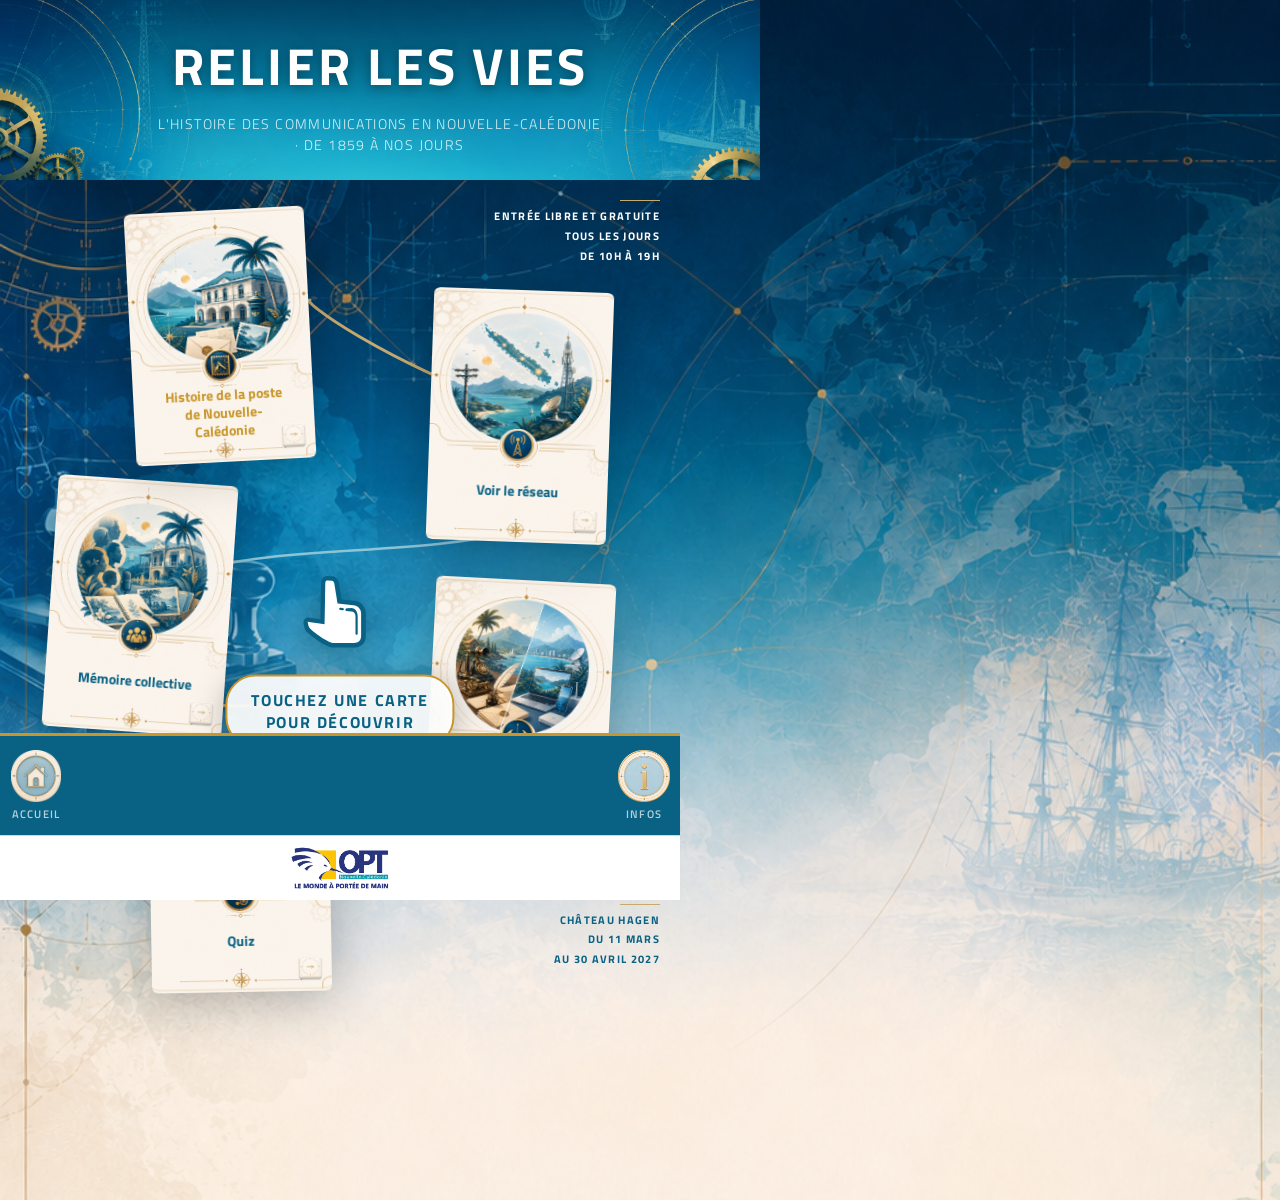
==== index.html @ 0112de51 "first commit" ====
<!DOCTYPE html>
<html lang="fr">
<head>
  <meta charset="UTF-8">
  <meta name="viewport" content="width=680, initial-scale=1.0, user-scalable=no">
  <title>Relier les Vies — OPT-NC</title>
  <link rel="preconnect" href="https://fonts.googleapis.com">
  <link href="https://fonts.googleapis.com/css2?family=Titillium+Web:wght@200;300;400;600;700&display=swap" rel="stylesheet">
  <link rel="stylesheet" href="assets/css/style.css">
</head>
<body>

  <!-- HEADER -->
  <header>
    <h1 class="header-titre">Relier les Vies</h1>
    <p class="header-sous-titre">
      L'histoire des communications en Nouvelle-Calédonie <br> · De 1859 à nos jours
    </p>
  </header>

  <!-- SCENE — cartes -->
  <main class="scene">

     <!-- SVG liaisons — derrière les cartes -->
  <svg class="liaisons" viewBox="0 0 680 856" xmlns="http://www.w3.org/2000/svg">

    <!-- Liaison carte 1 → carte 2 -->
    <path d="M 310 120 C 300 120, 380 180, 520 230" 
          stroke="#c8a96e" stroke-width="3" fill="none" 
          stroke-linecap="round"/>

    <!-- Liaison carte 2 → carte 3 -->
    <path d="M 520 350 C 400 380, 280 360, 160 400" 
          stroke="#8ec5d6" stroke-width="2.5" fill="none" 
          stroke-linecap="round"/>

    <!-- Liaison carte 3 → carte 4 -->
    <path d="M 160 520 C 300 540, 400 500, 520 540" 
          stroke="#c8a96e" stroke-width="3" fill="none" 
          stroke-linecap="round"/>

    <!-- Liaison carte 4 → carte 5 -->
    <path d="M 540 650 C 400 700, 300 680, 230 720" 
          stroke="#8ec5d6" stroke-width="2.5" fill="none" 
          stroke-linecap="round"/>

  </svg>

  <!-- Infos exposition — haut droite -->
<div class="expo-info expo-info--haut">
  <p>Entrée libre et gratuite</p>
  <p>tous les jours</p>
  <p>de 10h à 19h</p>
</div>

<!-- Infos exposition — bas droite -->
<div class="expo-info expo-info--bas">
  <p>Château Hagen</p>
  <p>du 11 mars</p>
  <p>au 30 avril 2027</p>
</div>

    <div class="carte" id="carte-frise" data-destination="frise.html">
      <img class="carte-bg"    src="assets/cards/card-bg.png" alt="">
      <div class="carte-illu-wrap">
        <img class="carte-illu" src="assets/cards/illu-poste.png" alt="">
      </div>
      <img class="carte-timbre" src="assets/cards/icon-timbre.png" alt="">
      <p class="carte-titre">Histoire de la poste<br>de Nouvelle-Calédonie</p>
      <img class="carte-btn"   src="assets/cards/btn-fleches.png" alt="Voir plus">
    </div>

    <div class="carte" id="carte-reseau" data-destination="reseau.html">
      <img class="carte-bg"    src="assets/cards/card-bg.png" alt="">
      <div class="carte-illu-wrap">
        <img class="carte-illu" src="assets/cards/illu-reseau.png" alt="">
      </div>
      <img class="carte-timbre" src="assets/cards/icon-reseau.png" alt="">
      <p class="carte-titre">Voir le réseau</p>
      <img class="carte-btn"   src="assets/cards/btn-fleches.png" alt="Voir plus">
    </div>

    <div class="carte" id="carte-memoire" data-destination="memoire.html">
      <img class="carte-bg"    src="assets/cards/card-bg.png" alt="">
      <div class="carte-illu-wrap">
        <img class="carte-illu" src="assets/cards/illu-memoire.png" alt="">
      </div>
      <img class="carte-timbre" src="assets/cards/icon-memoire.png" alt="">
      <p class="carte-titre">Mémoire collective</p>
      <img class="carte-btn"   src="assets/cards/btn-fleches.png" alt="Voir plus">
    </div>

    <div class="carte" id="carte-avant-apres" data-destination="avant-apres.html">
      <img class="carte-bg"    src="assets/cards/card-bg.png" alt="">
      <div class="carte-illu-wrap">
        <img class="carte-illu" src="assets/cards/illu-avant-apres.png" alt="">
      </div>
      <img class="carte-timbre" src="assets/cards/icon-avant-apres.png" alt="">
      <p class="carte-titre">Avant &amp; après</p>
      <img class="carte-btn"   src="assets/cards/btn-fleches.png" alt="Voir plus">
    </div>

    <div class="carte" id="carte-quiz" data-destination="quiz.html">
      <img class="carte-bg"    src="assets/cards/card-bg.png" alt="">
      <div class="carte-illu-wrap">
        <img class="carte-illu" src="assets/cards/illu-quiz.png" alt="">
      </div>
      <img class="carte-timbre" src="assets/cards/icon-quiz.png" alt="">
      <p class="carte-titre">Quiz</p>
      <img class="carte-btn"   src="assets/cards/btn-fleches.png" alt="Voir plus">
    </div>

    <!-- Indication tactile — disparait au premier clic -->
<div class="hint-touch" id="hint-touch">
  <svg class="hint-hand" viewBox="0 0 80 80" fill="none">
    <!-- Main stylisée qui pointe -->
    <path d="M28.376 7.06201L32.623 7.23901C32.623 7.23901 34.339 7.32001 34.737 9.57301C35.135 11.826 37.717 27.449 37.717 27.449L51.526 28.988C55.596 28.988 58.582 32.273 58.582 36.324V56.503C58.582 60.554 55.908 62.583 51.84 62.583H33.578C29.508 62.583 13.209 51.267 12.209 48.28C11.848 47.2 11.617 46.562 11.47 45.791C11.209 44.428 11.209 43.772 11.209 43.772L13.525 44.158L26.209 45.883C26.209 45.883 26.797 11.31 26.797 9.22601C26.797 7.14201 28.376 7.06201 28.376 7.06201ZM28.376 3.06201C28.292 3.06201 28.208 3.06501 28.124 3.07001C25.541 3.23301 22.796 5.45301 22.796 9.24601C22.796 10.682 22.495 28.911 22.285 41.365L14.051 40.273L11.736 39.964C11.56 39.941 11.384 39.929 11.209 39.929C10.245 39.929 9.30698 40.279 8.57298 40.921C7.70598 41.681 7.20898 42.776 7.20898 43.929C7.20898 44.128 7.22498 45.204 7.54098 46.857C7.74898 47.945 8.04298 49.062 8.41598 50.175C9.21098 52.55 12.913 55.48 19.419 60.122C26.012 64.825 30.775 66.583 33.578 66.583H51.841C58.109 66.583 62.583 62.753 62.583 56.503V36.324C62.583 30.153 57.926 25.119 51.768 24.99L41.013 23.802C40.24 19.137 38.892 10.535 38.599 8.87701C37.943 5.16601 35.138 3.35601 32.773 3.24401L28.524 3.06601C28.469 3.06301 28.431 3.06201 28.376 3.06201Z" fill="#096284"/>
<path d="M54.583 55.354C54.03 55.354 53.583 54.907 53.583 54.354V38.706C53.583 36.35 52.125 34.574 49.775 34.574L45.46 34.172C44.911 34.122 44.585 33.635 44.636 33.085C44.686 32.535 45.201 31.634 45.762 31.682L50.181 31.583C50.183 31.583 50.185 31.583 50.187 31.583C53.527 31.583 55.583 35.27 55.583 38.706V54.354C55.583 54.907 55.134 55.354 54.583 55.354Z" fill="#096284"/>
<path d="M42.298 33.558C42.263 33.558 42.226 33.556 42.191 33.552L40.015 33.32C39.466 33.261 39.068 32.769 39.126 32.219C39.185 31.67 39.681 31.278 40.228 31.331L42.404 31.563C42.953 31.622 43.349 32.114 43.291 32.664C43.235 33.177 42.802 33.558 42.298 33.558Z" fill="#096284"/>
<path fill-rule="evenodd" clip-rule="evenodd" d="M32.4141 7.17676C32.4246 7.17728 34.1315 7.26489 34.5283 9.51074C34.9253 11.758 37.4947 27.3076 37.5078 27.3867L51.3174 28.9258C55.3871 28.926 58.3729 32.211 58.373 36.2617V56.4414C58.3729 60.4921 55.6987 62.5215 51.6309 62.5215H33.3691C29.2991 62.5215 13 51.2048 12 48.2178C11.639 47.1379 11.4077 46.4995 11.2607 45.7285C10.9998 44.3659 11 43.71 11 43.71L13.3164 44.0957L26 45.8213C26 45.8213 26.5879 11.2487 26.5879 9.16406C26.5879 7.08271 28.163 7.00021 28.167 7L32.4141 7.17676ZM49.9717 31.5215L45.5527 31.6201C44.9918 31.5724 44.4768 32.4735 44.4268 33.0234C44.376 33.5733 44.7021 34.0604 45.251 34.1104L49.5664 34.5117C51.916 34.5119 53.3738 36.2879 53.374 38.6436V54.292C53.374 54.845 53.821 55.292 54.374 55.292C54.925 55.292 55.374 54.845 55.374 54.292V38.6436C55.3738 35.2077 53.3174 31.5215 49.9775 31.5215H49.9717ZM40.0186 31.2686C39.4717 31.2158 38.976 31.6084 38.917 32.1572C38.8591 32.707 39.2569 33.1986 39.8057 33.2578L41.9824 33.4902C42.0172 33.4942 42.0541 33.4961 42.0889 33.4961C42.5929 33.4961 43.026 33.1146 43.082 32.6016C43.1398 32.0518 42.744 31.5601 42.1953 31.501L40.0186 31.2686Z" fill="#ffffff"/>
    <!-- Cercles d'onde du tap -->
    <circle class="wave wave-1" cx="40" cy="40" r="34" fill="none" stroke="#c8962a" stroke-width="2" opacity="0"/>
    <circle class="wave wave-2" cx="40" cy="40" r="34" fill="none" stroke="#c8962a" stroke-width="2" opacity="0"/>
  </svg>
  <p class="hint-text">Touchez une carte<br>pour découvrir</p>
</div>

  </main>

  <!-- NAVBAR -->

  <nav class="navbar">

    <button class="nav-btn" onclick="window.location.href='index.html'" aria-label="Accueil">
      <img src="assets/images/btn-home.png" alt="Accueil">
      <span>Accueil</span>
    </button>

    <div class="navbar-spacer"></div>

    <button class="nav-btn" onclick="window.location.href='infos.html'" aria-label="Informations">
      <img src="assets/images/btn-infos.png" alt="Informations">
      <span>Infos</span>
    </button>

  </nav>

  <!-- LOGO BAR — en dessous de la navbar -->
  <div class="logo-bar">
    <img src="assets/images/logo-opt-nc.png" alt="OPT Nouvelle-Calédonie">
  </div>

  <script src="assets/js/navigation.js"></script>

</body>
<script>
  document.querySelectorAll('.carte').forEach(carte => {
    carte.addEventListener('click', function() {
      const destination = this.dataset.destination;
      const scene = document.querySelector('.scene');

      // 1. Marque la scène pour que les AUTRES cartes s'effacent
      scene.classList.add('has-clicked');

      // 2. Marque la carte cliquée pour qu'elle zoome
      this.classList.add('is-clicked');

      // 3. Navigation après l'animation complète (600ms)
      setTimeout(() => {
        window.location.href = destination;
      }, 600);
    });
  });
</script>
</html>
---- assets/css/style.css ----
/* ─── BODY — fond de page ─── */
body {
  width: 680px;
  height: 1200px;
  margin: 0;
  padding: 0;
  overflow: hidden;

  background-image: url('../images/accueil.png');
  background-size: cover;
  background-position: center top;
  background-repeat: no-repeat;

  font-family: 'Titillium Web', sans-serif;
}

/* ─── HEADER — bande bleue du haut ─── */
header {
  width: 100%;
  height: 180px;                /* ajuste selon ton image header */

  background-image: url('../images/header-accueil.png');
  background-size: cover;
  background-position: center;

  display: flex;
  flex-direction: column;
  align-items: center;
  justify-content: center;
  gap: 8px;

  padding: 0 40px;
}

.header-titre {
  font-family: 'Titillium Web', sans-serif;
  font-weight: 700;
  font-size: 52px;
  letter-spacing: 0.06em;
  text-transform: uppercase;
  color: #ffffff;
  text-align: center;
  text-shadow: 0 2px 12px rgba(0,0,0,0.4);
  margin: 0;
}

.header-sous-titre {
  font-weight: 300;
  font-size: 14px;
  letter-spacing: 0.10em;
  text-align: center;
  text-transform: uppercase;
  color: rgba(255,255,255,0.85);
  width: 100%; /* ← ajoute ça */
  margin: 0;
  padding: 0 20px; /* ← réduit le padding */
  line-height: 1.5; /* ← ajoute ça pour le retour à la ligne */
}

/* ─── SCENE — zone des cartes ─── */
.scene {
  position: relative;
  width: 680px;
  height: 960px;               /* 1200 - 180 header - 100 navbar */
}

/* ─── INFOS EXPOSITION ─── */
.expo-info {
  position: absolute;
  right: 20px;
  text-align: right;
  z-index: 0; /* derrière les cartes */
  pointer-events: none;
}

.expo-info p {
  font-family: 'Titillium Web', sans-serif;
  font-weight: 700;
  font-size: 11px;
  letter-spacing: 0.12em;
  text-transform: uppercase;
  line-height: 1.8;
  margin: 0;
}

/* Ligne dorée décorative au-dessus du texte */
.expo-info::before {
  content: '';
  display: block;
  width: 40px;
  height: 1px;
  background: #c8a96e;
  margin-left: auto;
  margin-bottom: 6px;
}

/* Position haut droite — entre carte 1 et carte 2 */
.expo-info--haut {
  top: 20px;
  color: #ffffff;
}

/* Position bas droite — entre carte 4 et carte 5 */
.expo-info--bas {
  bottom: 170px;
    color: #096284;
}

/* ─── NAVBAR — barre bas ─── */

.navbar {
  position: fixed;
  bottom: 64px; /* ← hauteur du logo-bar en dessous */
  left: 0;

  width: 680px;
  height: 100px;
  z-index: 100;

  background: #096284;
  border-top: 3px solid #c8962a;

  display: flex;
  align-items: center;
  justify-content: space-between;

}

.navbar-spacer {
  flex: 1; /* pousse les boutons aux extrémités */
}

/* ─── BOUTONS NAV ─── */
.nav-btn {
  display: flex;
  flex-direction: column;
  align-items: center;
  justify-content: center;
  gap: 4px;

  background: none;
  border: none;
  cursor: pointer;
  touch-action: manipulation;
  padding: 8px;

  /* Touch target 72px minimum */
  min-width: 72px;
  min-height: 72px;

  transition: transform 0.15s ease, opacity 0.15s ease;
}

.nav-btn:active {
  transform: scale(0.92);
  opacity: 0.75;
}

.nav-btn img {
  width: 52px;
  height: 52px;
  object-fit: contain;
}

.nav-btn span {
  font-family: 'Titillium Web', sans-serif;
  font-size: 11px;
  font-weight: 600;
  letter-spacing: 0.10em;
  text-transform: uppercase;
  color: rgba(255,255,255,0.7);
}

/* ─── LOGO BAR — bande du bas ─── */
.logo-bar {
  position: fixed;
  bottom: 0;
  left: 0;
  width: 680px;
  height: 64px;
  z-index: 100;

  background: #ffffff;
  border-top: 1px solid #e0d5c0;

  display: flex;
  align-items: center;
  justify-content: center;
}

.logo-bar img {
  height: 44px;
  width: auto;
}

.container-cards {
  position: relative;
  width: 680px;
  height: 1080px; /* zone de jeu des cartes, sous le header */
}

/* ─── CARTE ─────────────────────────────── */
.carte {
  position: absolute;
  width: 180px;  /* ← était 280px */
  height: 252px; /* ← était 390px, garde le ratio 280/390 ≈ 0.85 */
  cursor: pointer;
  touch-action: manipulation;
  filter: drop-shadow(0px 8px 24px rgba(0,0,0,0.25));
  transition: transform 0.2s ease, filter 0.2s ease;
}

#carte-frise { top:  30px; left: 130px; transform: rotate(-3deg);  z-index: 5; }
#carte-reseau { top: 110px; right: 70px; transform: rotate(2deg);  z-index: 4; }
#carte-memoire { top: 300px; left:  50px; transform: rotate(4deg); z-index: 3; }
#carte-avant-apres { top: 400px; right: 70px; transform: rotate(3deg);  z-index: 2; }
#carte-quiz { top: 560px; left: 150px; transform: rotate(-1deg); z-index: 1; }

.carte:active {
  transform: scale(0.97);
  /* z-index: 10; au-dessus des autres pendant le clic */
}

/* ─── COUCHE 1 : fond de carte ───────────── */
.carte-bg {
  position: absolute;
  inset: 0;
  width: 100%;
  height: 100%;
  object-fit: cover;
  border-radius: 6px;
  z-index: 1;
}

.carte-illu-wrap {
  position: absolute;
  width: 80%;
  aspect-ratio: 1;
  top: 7%;
  left: 50%;
  transform: translateX(-50%);  /* positionnement ici */
  overflow: hidden;
  z-index: 2;
}

/* ─── COUCHE 2 : illustration dans le cercle */
.carte-illu {
  width: 100%;
  height: 100%;
  object-fit: cover;
  object-position: center top;
  animation: illu-breathe 4s ease-in-out infinite; /* animation ici */
}

/* ─── COUCHE 3 : timbre médaillon ─────────── */
.carte-timbre {
  position: absolute;
  width: 18%;
  aspect-ratio: 1;
  bottom: 32%;          /* jonction cercle / zone texte */
  left: 49.5%;
  transform: translateX(-50%);
  
  z-index: 3;
}

/* ─── COUCHE 4 : titre ────────────────────── */
.carte-titre {
  position: absolute;
  bottom: 11%;
  left: 0;
  right: 0;
  padding: 0 24px;
  
  font-family: 'Titillium Web', sans-serif;
  font-weight: 700;
  font-size: 14px;
  line-height: 1.3;
  text-align: center;
  color: #096284;       /* bleu foncé charte OPT-NC */
  
  z-index: 4;
}

#carte-frise .carte-titre { bottom:3%; color: #c8962a; } /* doré charte OPT-NC */


/* ─── COUCHE 5 : bouton flèche ───────────── */
.carte-btn {
  position: absolute;
  width: 14%;
  aspect-ratio: 1;
  bottom: 4%;
  right: 5%;
  
  z-index: 5;
}

/* ══════════════════════════════════════
   INDICATION TACTILE
══════════════════════════════════════ */
.hint-touch {
  position: absolute;
  top: 50%;
  left: 50%;
  transform: translate(-50%, -50%);
  z-index: 50; /* au-dessus des cartes */
  
  display: flex;
  flex-direction: column;
  align-items: center;
  gap: 12px;
  
  pointer-events: none; /* ne bloque pas les clics sur les cartes */
  
  /* Légère ombre portée pour ressortir du fond */
  filter: drop-shadow(0 4px 16px rgba(0,0,0,0.3));
  
  /* Animation d'apparition au chargement */
  animation: hint-appear 1s ease 1.5s both;
}

@keyframes hint-appear {
  0%   { opacity: 0; transform: translate(-50%, -50%) scale(0.7); }
  100% { opacity: 1; transform: translate(-50%, -50%) scale(1);   }
}

/* La main qui tape */
.hint-hand {
  width: 90px;
  height: 90px;
  animation: hand-tap 2s ease-in-out infinite;
}

@keyframes hand-tap {
  0%, 100% { transform: scale(1)    translateY(0);   }
  40%      { transform: scale(0.88) translateY(8px); }
  60%      { transform: scale(0.88) translateY(8px); }
}

/* Ondes du tap qui se propagent */
.hint-hand .wave {
  transform-origin: 40px 40px;
}

.hint-hand .wave-1 {
  animation: wave-expand 2s ease-out infinite;
  animation-delay: 0.5s;
}

.hint-hand .wave-2 {
  animation: wave-expand 2s ease-out infinite;
  animation-delay: 1.2s;
}

@keyframes wave-expand {
  0%   { opacity: 0;   transform: scale(0.3); }
  20%  { opacity: 0.8;                        }
  100% { opacity: 0;   transform: scale(1.4); }
}

/* Texte d'indication */
.hint-text {
  font-family: 'Titillium Web', sans-serif;
  font-weight: 700;
  font-size: 16px;
  letter-spacing: 0.10em;
  text-transform: uppercase;
  text-align: center;
  color: #096284;
  background: rgba(255, 255, 255, 0.92);
  padding: 12px 24px;
  border-radius: 30px;
  border: 2px solid #c8962a;
  line-height: 1.4;
  margin: 0;
  
  /* Pulse subtil du texte */
  animation: hint-text-pulse 2s ease-in-out infinite;
}

@keyframes hint-text-pulse {
  0%, 100% { box-shadow: 0 0 0 rgba(200, 150, 42, 0);    }
  50%      { box-shadow: 0 0 24px rgba(200, 150, 42, 0.5); }
}

/* Quand on clique, l'indication disparaît */
.scene.has-clicked .hint-touch {
  opacity: 0;
  transition: opacity 0.3s ease;
}

/* ══════════════════════════════════════
   ANIMATIONS EN BOUCLE
══════════════════════════════════════ */

@keyframes liaison-pulse {
  0%   { stroke-dashoffset: 800; opacity: 0.3; }
  50%  { opacity: 1; }
  100% { stroke-dashoffset: 0;   opacity: 0.3; }
}

.liaisons path {
  stroke-dasharray: 800;
  animation: liaison-pulse 6s ease-in-out infinite;
}

/* Décalage entre chaque liaison pour un effet en cascade */
.liaisons path:nth-child(1) { animation-delay: 0s;   }
.liaisons path:nth-child(2) { animation-delay: 1.5s; }
.liaisons path:nth-child(3) { animation-delay: 3s;   }
.liaisons path:nth-child(4) { animation-delay: 4.5s; }

@keyframes fade-in-up {
  from { opacity: 0; transform: translateY(8px); }
  to   { opacity: 1; transform: translateY(0);   }
}

.expo-info--haut { animation: fade-in-up 1s ease 0.5s both; }
.expo-info--bas  { animation: fade-in-up 1s ease 1s both;   }

/* ANIMATION CARTE*/
@keyframes carte-flotte {
  0%, 100% { translate: 0 0;    }
  50%      { translate: 0 -4px; }
}

#carte-frise       { animation: carte-flotte 4s ease-in-out infinite;       animation-delay: 0s;   }
#carte-reseau      { animation: carte-flotte 4.5s ease-in-out infinite;     animation-delay: 0.3s; }
#carte-memoire     { animation: carte-flotte 5s ease-in-out infinite;       animation-delay: 0.6s; }
#carte-avant-apres { animation: carte-flotte 4.2s ease-in-out infinite;     animation-delay: 0.9s; }
#carte-quiz        { animation: carte-flotte 4.8s ease-in-out infinite;     animation-delay: 1.2s; }

@keyframes titre-glow {
  0%, 100% { text-shadow: 0 2px 12px rgba(0,0,0,0.4),
                          0 0 4px rgba(255,255,255,0.2); }
  50%      { text-shadow: 0 2px 12px rgba(0,0,0,0.4),
                          0 0 32px rgba(255,255,255,0.7),
                          0 0 48px rgba(200,169,110,0.5); }
}
.header-titre {
  animation: titre-glow 5s ease-in-out infinite;
}

/* Flèche — glissement horizontal doux */
@keyframes fleche-glisse {
  0%, 100% { transform: translateX(0);    opacity: 1;    }
  50%       { transform: translateX(5px); opacity: 0.65; }
}

.carte-btn {
  animation: fleche-glisse 2.4s ease-in-out infinite;
}

/* Timbre — pulse lumineux doré */
@keyframes timbre-pulse {
  0%, 100% { filter: brightness(1)    drop-shadow(0 0 0px  rgba(200,150,42,0));    }
  50%       { filter: brightness(1.15) drop-shadow(0 0 10px rgba(218, 151, 7, 0.6)); }
}

.carte-timbre {
  animation: timbre-pulse 1.5s ease-in-out infinite;
}

/* Keyframes sans translateX — il est sur le parent */
@keyframes illu-breathe {
  0%, 100% { transform: scale(1.00) rotate(0deg);   }
  33%       { transform: scale(1.01) rotate(0.4deg); }
  66%       { transform: scale(1.00) rotate(-0.3deg);}
}


/* ══════════════════════════════════════
   ANIMATION AU CLIC
══════════════════════════════════════ */
/* ══════════════════════════════════════
   ANIMATIONS CLIC — 3 PHASES
══════════════════════════════════════ */

/* Phase 1+2+3 : la carte cliquée — press, highlight, zoom */
@keyframes carte-zoom-out {
  0% {
    transform: scale(1) rotate(var(--rot, 0deg));
    filter: drop-shadow(0px 8px 24px rgba(0,0,0,0.25));
  }
  20% {
    transform: scale(0.94) rotate(var(--rot, 0deg));
    filter: drop-shadow(0px 4px 12px rgba(0,0,0,0.4));
  }
  50% {
    transform: scale(1.08) rotate(var(--rot, 0deg));
    filter: drop-shadow(0px 16px 48px rgba(200,169,110,0.8))
            drop-shadow(0px 0px 24px rgba(255,255,255,0.6));
  }
  100% {
    transform: scale(1.6) rotate(0deg);
    filter: drop-shadow(0px 0px 60px rgba(200,169,110,1));
    opacity: 0;
  }
}

/* Les AUTRES cartes — disparaissent dans le fond */
@keyframes carte-fade-out {
  0%   { opacity: 1; transform: scale(1) rotate(var(--rot, 0deg)); }
  100% { opacity: 0; transform: scale(0.85) rotate(var(--rot, 0deg)); }
}

/* Timbre — rotation cachet pendant le zoom */
@keyframes timbre-stamp {
  0%   { transform: translateX(-50%) rotate(0deg)   scale(1);    }
  30%  { transform: translateX(-50%) rotate(25deg)  scale(1.3);  }
  60%  { transform: translateX(-50%) rotate(-10deg) scale(1.1);  }
  100% { transform: translateX(-50%) rotate(0deg)   scale(1.5);  }
}

/* Illustration — flash blanc */
@keyframes illu-flash {
  0%   { filter: brightness(1);   }
  30%  { filter: brightness(1.6); }
  100% { filter: brightness(1.2); }
}

/* Classes appliquées par JS */
.carte.is-clicked {
  animation: carte-zoom-out 0.6s cubic-bezier(0.4, 0, 0.2, 1) forwards;
  z-index: 100;  /* passe au-dessus de tout */
}

.carte.is-clicked .carte-timbre {
  animation: timbre-stamp 0.6s ease forwards;
}

.carte.is-clicked .carte-illu {
  animation: illu-flash 0.6s ease forwards;
}

/* Les autres cartes s'effacent */
.scene.has-clicked .carte:not(.is-clicked) {
  animation: carte-fade-out 0.4s ease forwards;
}

/* Pendant le clic — désactive les animations en boucle */
.carte.is-clicked,
.scene.has-clicked .carte {
  animation-iteration-count: 1;
}
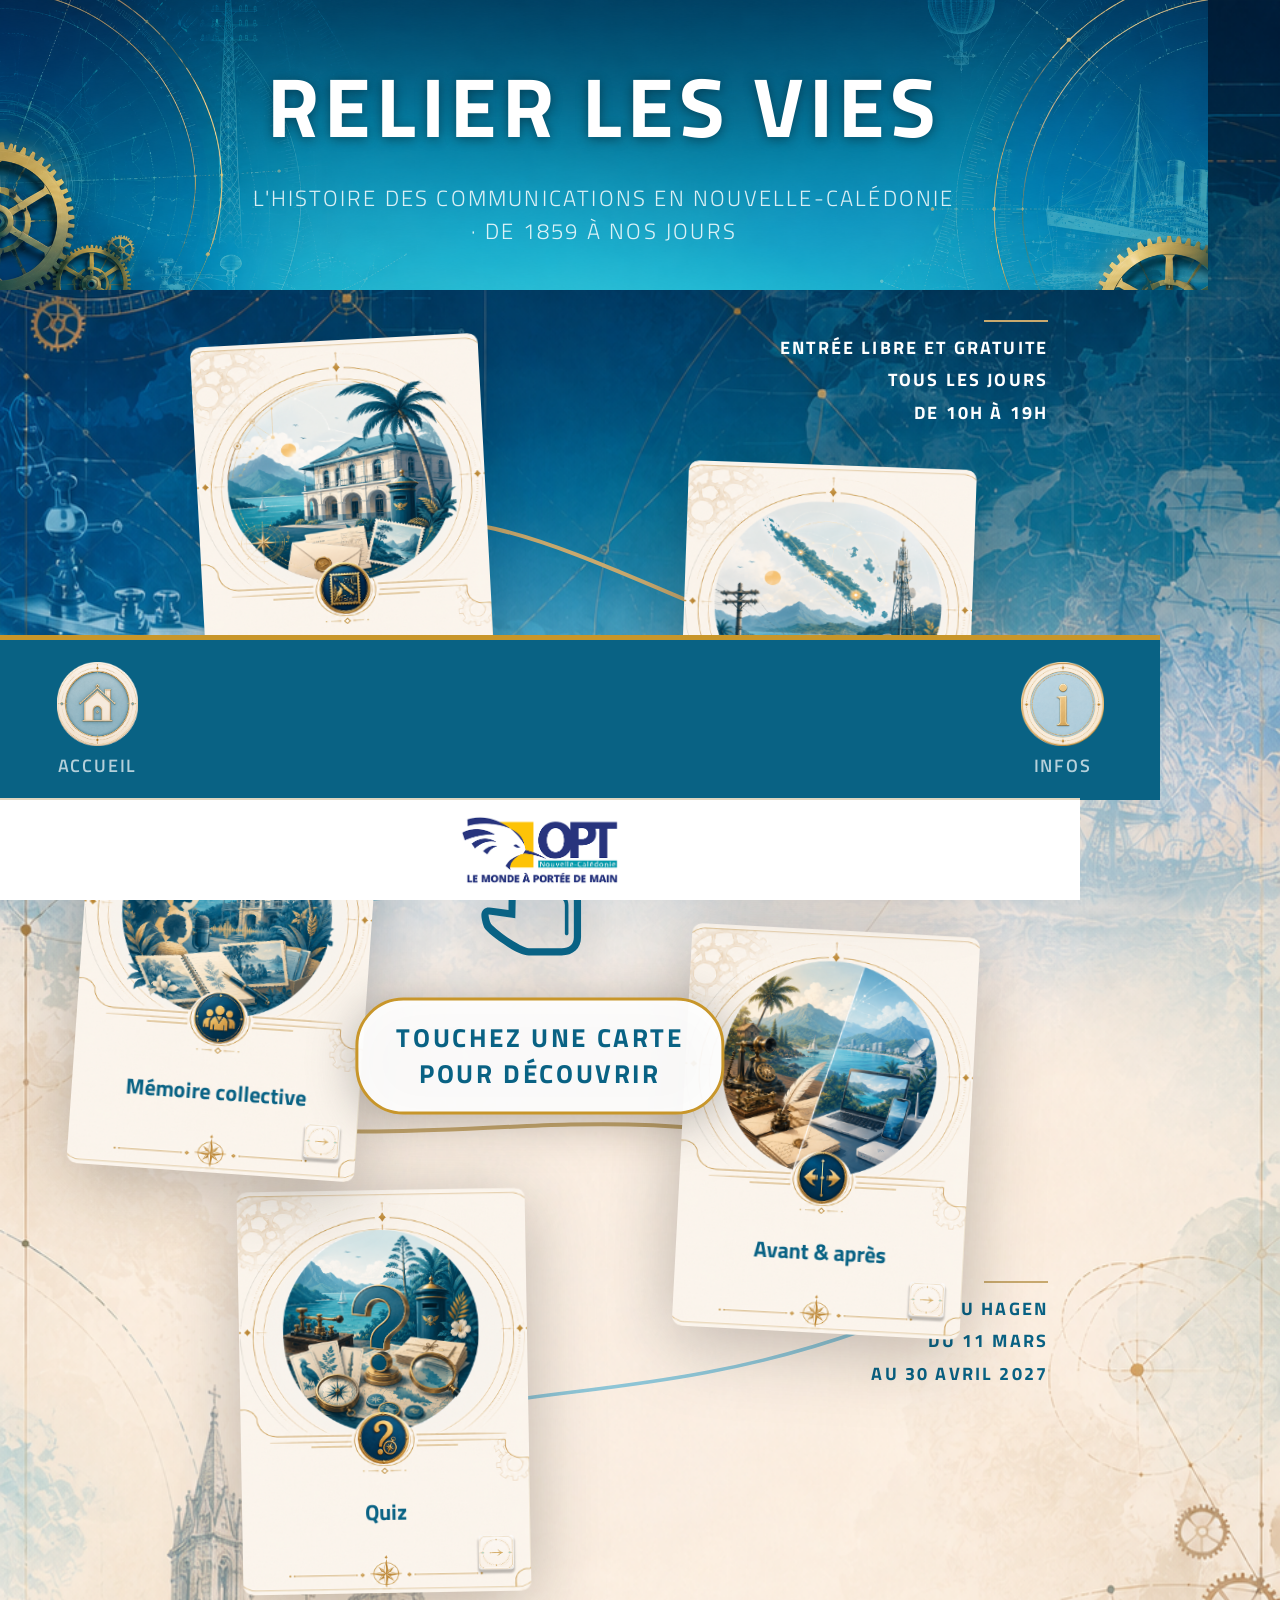
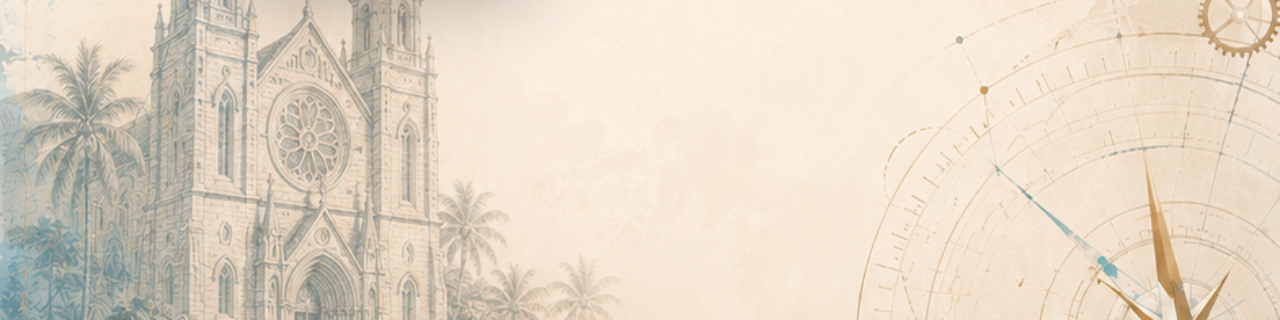
==== commit 16ee6350: "feat(home): finalise la page d'accueil interactive pour totem 1080×1920" ====
--- a/index.html
+++ b/index.html
@@ -2,7 +2,7 @@
 <html lang="fr">
 <head>
   <meta charset="UTF-8">
-  <meta name="viewport" content="width=680, initial-scale=1.0, user-scalable=no">
+  <meta name="viewport" content="width=1080, initial-scale=1.0, user-scalable=no">
   <title>Relier les Vies — OPT-NC</title>
   <link rel="preconnect" href="https://fonts.googleapis.com">
   <link href="https://fonts.googleapis.com/css2?family=Titillium+Web:wght@200;300;400;600;700&display=swap" rel="stylesheet">
@@ -21,45 +21,40 @@
   <!-- SCENE — cartes -->
   <main class="scene">
 
-     <!-- SVG liaisons — derrière les cartes -->
-  <svg class="liaisons" viewBox="0 0 680 856" xmlns="http://www.w3.org/2000/svg">
+    <!-- SVG liaisons — derrière les cartes -->
+    <svg class="liaisons" viewBox="0 0 1080 1370" xmlns="http://www.w3.org/2000/svg">
+      <!-- Liaison 1 → 2 -->
+      <path d="M 344 246 C 480 192, 608 288, 832 368"
+            stroke="#c8a96e" stroke-width="4" fill="none" stroke-linecap="round"/>
 
-    <!-- Liaison carte 1 → carte 2 -->
-    <path d="M 310 120 C 300 120, 380 180, 520 230" 
-          stroke="#c8a96e" stroke-width="3" fill="none" 
-          stroke-linecap="round"/>
+      <!-- Liaison 2 → 3 -->
+      <path d="M 832 560 C 640 608, 448 576, 224 640"
+            stroke="#8ec5d6" stroke-width="3.5" fill="none" stroke-linecap="round"/>
 
-    <!-- Liaison carte 2 → carte 3 -->
-    <path d="M 520 350 C 400 380, 280 360, 160 400" 
-          stroke="#8ec5d6" stroke-width="2.5" fill="none" 
-          stroke-linecap="round"/>
+      <!-- Liaison 3 → 4 -->
+      <path d="M 224 832 C 448 864, 608 800, 832 864"
+            stroke="#c8a96e" stroke-width="4" fill="none" stroke-linecap="round"/>
 
-    <!-- Liaison carte 3 → carte 4 -->
-    <path d="M 160 520 C 300 540, 400 500, 520 540" 
-          stroke="#c8a96e" stroke-width="3" fill="none" 
-          stroke-linecap="round"/>
+      <!-- Liaison 4 → 5 -->
+      <path d="M 864 1040 C 640 1120, 480 1088, 368 1152"
+            stroke="#8ec5d6" stroke-width="3.5" fill="none" stroke-linecap="round"/>
+    </svg>
 
-    <!-- Liaison carte 4 → carte 5 -->
-    <path d="M 540 650 C 400 700, 300 680, 230 720" 
-          stroke="#8ec5d6" stroke-width="2.5" fill="none" 
-          stroke-linecap="round"/>
+    <!-- Infos exposition — haut droite -->
+    <div class="expo-info expo-info--haut">
+      <p>Entrée libre et gratuite</p>
+      <p>tous les jours</p>
+      <p>de 10h à 19h</p>
+    </div>
 
-  </svg>
+    <!-- Infos exposition — bas droite -->
+    <div class="expo-info expo-info--bas">
+      <p>Château Hagen</p>
+      <p>du 11 mars</p>
+      <p>au 30 avril 2027</p>
+    </div>
 
-  <!-- Infos exposition — haut droite -->
-<div class="expo-info expo-info--haut">
-  <p>Entrée libre et gratuite</p>
-  <p>tous les jours</p>
-  <p>de 10h à 19h</p>
-</div>
-
-<!-- Infos exposition — bas droite -->
-<div class="expo-info expo-info--bas">
-  <p>Château Hagen</p>
-  <p>du 11 mars</p>
-  <p>au 30 avril 2027</p>
-</div>
-
+    <!-- Cartes -->
     <div class="carte" id="carte-frise" data-destination="frise.html">
       <img class="carte-bg"    src="assets/cards/card-bg.png" alt="">
       <div class="carte-illu-wrap">
@@ -110,27 +105,22 @@
       <img class="carte-btn"   src="assets/cards/btn-fleches.png" alt="Voir plus">
     </div>
 
-    <!-- Indication tactile — disparait au premier clic -->
-<div class="hint-touch" id="hint-touch">
-  <svg class="hint-hand" viewBox="0 0 80 80" fill="none">
-    <!-- Main stylisée qui pointe -->
-    <path d="M28.376 7.06201L32.623 7.23901C32.623 7.23901 34.339 7.32001 34.737 9.57301C35.135 11.826 37.717 27.449 37.717 27.449L51.526 28.988C55.596 28.988 58.582 32.273 58.582 36.324V56.503C58.582 60.554 55.908 62.583 51.84 62.583H33.578C29.508 62.583 13.209 51.267 12.209 48.28C11.848 47.2 11.617 46.562 11.47 45.791C11.209 44.428 11.209 43.772 11.209 43.772L13.525 44.158L26.209 45.883C26.209 45.883 26.797 11.31 26.797 9.22601C26.797 7.14201 28.376 7.06201 28.376 7.06201ZM28.376 3.06201C28.292 3.06201 28.208 3.06501 28.124 3.07001C25.541 3.23301 22.796 5.45301 22.796 9.24601C22.796 10.682 22.495 28.911 22.285 41.365L14.051 40.273L11.736 39.964C11.56 39.941 11.384 39.929 11.209 39.929C10.245 39.929 9.30698 40.279 8.57298 40.921C7.70598 41.681 7.20898 42.776 7.20898 43.929C7.20898 44.128 7.22498 45.204 7.54098 46.857C7.74898 47.945 8.04298 49.062 8.41598 50.175C9.21098 52.55 12.913 55.48 19.419 60.122C26.012 64.825 30.775 66.583 33.578 66.583H51.841C58.109 66.583 62.583 62.753 62.583 56.503V36.324C62.583 30.153 57.926 25.119 51.768 24.99L41.013 23.802C40.24 19.137 38.892 10.535 38.599 8.87701C37.943 5.16601 35.138 3.35601 32.773 3.24401L28.524 3.06601C28.469 3.06301 28.431 3.06201 28.376 3.06201Z" fill="#096284"/>
-<path d="M54.583 55.354C54.03 55.354 53.583 54.907 53.583 54.354V38.706C53.583 36.35 52.125 34.574 49.775 34.574L45.46 34.172C44.911 34.122 44.585 33.635 44.636 33.085C44.686 32.535 45.201 31.634 45.762 31.682L50.181 31.583C50.183 31.583 50.185 31.583 50.187 31.583C53.527 31.583 55.583 35.27 55.583 38.706V54.354C55.583 54.907 55.134 55.354 54.583 55.354Z" fill="#096284"/>
-<path d="M42.298 33.558C42.263 33.558 42.226 33.556 42.191 33.552L40.015 33.32C39.466 33.261 39.068 32.769 39.126 32.219C39.185 31.67 39.681 31.278 40.228 31.331L42.404 31.563C42.953 31.622 43.349 32.114 43.291 32.664C43.235 33.177 42.802 33.558 42.298 33.558Z" fill="#096284"/>
-<path fill-rule="evenodd" clip-rule="evenodd" d="M32.4141 7.17676C32.4246 7.17728 34.1315 7.26489 34.5283 9.51074C34.9253 11.758 37.4947 27.3076 37.5078 27.3867L51.3174 28.9258C55.3871 28.926 58.3729 32.211 58.373 36.2617V56.4414C58.3729 60.4921 55.6987 62.5215 51.6309 62.5215H33.3691C29.2991 62.5215 13 51.2048 12 48.2178C11.639 47.1379 11.4077 46.4995 11.2607 45.7285C10.9998 44.3659 11 43.71 11 43.71L13.3164 44.0957L26 45.8213C26 45.8213 26.5879 11.2487 26.5879 9.16406C26.5879 7.08271 28.163 7.00021 28.167 7L32.4141 7.17676ZM49.9717 31.5215L45.5527 31.6201C44.9918 31.5724 44.4768 32.4735 44.4268 33.0234C44.376 33.5733 44.7021 34.0604 45.251 34.1104L49.5664 34.5117C51.916 34.5119 53.3738 36.2879 53.374 38.6436V54.292C53.374 54.845 53.821 55.292 54.374 55.292C54.925 55.292 55.374 54.845 55.374 54.292V38.6436C55.3738 35.2077 53.3174 31.5215 49.9775 31.5215H49.9717ZM40.0186 31.2686C39.4717 31.2158 38.976 31.6084 38.917 32.1572C38.8591 32.707 39.2569 33.1986 39.8057 33.2578L41.9824 33.4902C42.0172 33.4942 42.0541 33.4961 42.0889 33.4961C42.5929 33.4961 43.026 33.1146 43.082 32.6016C43.1398 32.0518 42.744 31.5601 42.1953 31.501L40.0186 31.2686Z" fill="#ffffff"/>
-    <!-- Cercles d'onde du tap -->
-    <circle class="wave wave-1" cx="40" cy="40" r="34" fill="none" stroke="#c8962a" stroke-width="2" opacity="0"/>
-    <circle class="wave wave-2" cx="40" cy="40" r="34" fill="none" stroke="#c8962a" stroke-width="2" opacity="0"/>
-  </svg>
-  <p class="hint-text">Touchez une carte<br>pour découvrir</p>
-</div>
+    <!-- Indication tactile -->
+    <div class="hint-touch" id="hint-touch">
+      <svg class="hint-hand" viewBox="0 0 80 80" fill="none">
+        <path d="M28.376 7.06201L32.623 7.23901C32.623 7.23901 34.339 7.32001 34.737 9.57301C35.135 11.826 37.717 27.449 37.717 27.449L51.526 28.988C55.596 28.988 58.582 32.273 58.582 36.324V56.503C58.582 60.554 55.908 62.583 51.84 62.583H33.578C29.508 62.583 13.209 51.267 12.209 48.28C11.848 47.2 11.617 46.562 11.47 45.791C11.209 44.428 11.209 43.772 11.209 43.772L13.525 44.158L26.209 45.883C26.209 45.883 26.797 11.31 26.797 9.22601C26.797 7.14201 28.376 7.06201 28.376 7.06201ZM28.376 3.06201C28.292 3.06201 28.208 3.06501 28.124 3.07001C25.541 3.23301 22.796 5.45301 22.796 9.24601C22.796 10.682 22.495 28.911 22.285 41.365L14.051 40.273L11.736 39.964C11.56 39.941 11.384 39.929 11.209 39.929C10.245 39.929 9.30698 40.279 8.57298 40.921C7.70598 41.681 7.20898 42.776 7.20898 43.929C7.20898 44.128 7.22498 45.204 7.54098 46.857C7.74898 47.945 8.04298 49.062 8.41598 50.175C9.21098 52.55 12.913 55.48 19.419 60.122C26.012 64.825 30.775 66.583 33.578 66.583H51.841C58.109 66.583 62.583 62.753 62.583 56.503V36.324C62.583 30.153 57.926 25.119 51.768 24.99L41.013 23.802C40.24 19.137 38.892 10.535 38.599 8.87701C37.943 5.16601 35.138 3.35601 32.773 3.24401L28.524 3.06601C28.469 3.06301 28.431 3.06201 28.376 3.06201Z" fill="#096284"/>
+        <path d="M54.583 55.354C54.03 55.354 53.583 54.907 53.583 54.354V38.706C53.583 36.35 52.125 34.574 49.775 34.574L45.46 34.172C44.911 34.122 44.585 33.635 44.636 33.085C44.686 32.535 45.201 31.634 45.762 31.682L50.181 31.583C50.183 31.583 50.185 31.583 50.187 31.583C53.527 31.583 55.583 35.27 55.583 38.706V54.354C55.583 54.907 55.134 55.354 54.583 55.354Z" fill="#096284"/>
+        <path d="M42.298 33.558C42.263 33.558 42.226 33.556 42.191 33.552L40.015 33.32C39.466 33.261 39.068 32.769 39.126 32.219C39.185 31.67 39.681 31.278 40.228 31.331L42.404 31.563C42.953 31.622 43.349 32.114 43.291 32.664C43.235 33.177 42.802 33.558 42.298 33.558Z" fill="#096284"/>
+        <circle class="wave wave-1" cx="40" cy="40" r="34" fill="none" stroke="#c8962a" stroke-width="2" opacity="0"/>
+        <circle class="wave wave-2" cx="40" cy="40" r="34" fill="none" stroke="#c8962a" stroke-width="2" opacity="0"/>
+      </svg>
+      <p class="hint-text">Touchez une carte<br>pour découvrir</p>
+    </div>
 
   </main>
 
   <!-- NAVBAR -->
-
   <nav class="navbar">
-
     <button class="nav-btn" onclick="window.location.href='index.html'" aria-label="Accueil">
       <img src="assets/images/btn-home.png" alt="Accueil">
       <span>Accueil</span>
@@ -142,34 +132,28 @@
       <img src="assets/images/btn-infos.png" alt="Informations">
       <span>Infos</span>
     </button>
-
   </nav>
 
-  <!-- LOGO BAR — en dessous de la navbar -->
+  <!-- LOGO BAR -->
   <div class="logo-bar">
     <img src="assets/images/logo-opt-nc.png" alt="OPT Nouvelle-Calédonie">
   </div>
 
-  <script src="assets/js/navigation.js"></script>
+  <script>
+    document.querySelectorAll('.carte').forEach(carte => {
+      carte.addEventListener('click', function() {
+        const destination = this.dataset.destination;
+        const scene = document.querySelector('.scene');
+
+        scene.classList.add('has-clicked');
+        this.classList.add('is-clicked');
+
+        setTimeout(() => {
+          window.location.href = destination;
+        }, 600);
+      });
+    });
+  </script>
 
 </body>
-<script>
-  document.querySelectorAll('.carte').forEach(carte => {
-    carte.addEventListener('click', function() {
-      const destination = this.dataset.destination;
-      const scene = document.querySelector('.scene');
-
-      // 1. Marque la scène pour que les AUTRES cartes s'effacent
-      scene.classList.add('has-clicked');
-
-      // 2. Marque la carte cliquée pour qu'elle zoome
-      this.classList.add('is-clicked');
-
-      // 3. Navigation après l'animation complète (600ms)
-      setTimeout(() => {
-        window.location.href = destination;
-      }, 600);
-    });
-  });
-</script>
 </html>
--- a/assets/css/style.css
+++ b/assets/css/style.css
@@ -1,7 +1,7 @@
 /* ─── BODY — fond de page ─── */
 body {
-  width: 680px;
-  height: 1200px;
+  width: 1080px;
+  height: 1920px;
   margin: 0;
   padding: 0;
   overflow: hidden;
@@ -17,7 +17,7 @@
 /* ─── HEADER — bande bleue du haut ─── */
 header {
   width: 100%;
-  height: 180px;                /* ajuste selon ton image header */
+  height: 290px;
 
   background-image: url('../images/header-accueil.png');
   background-size: cover;
@@ -27,15 +27,15 @@
   flex-direction: column;
   align-items: center;
   justify-content: center;
-  gap: 8px;
-
-  padding: 0 40px;
+  gap: 12px;
+
+  padding: 0 64px;
 }
 
 .header-titre {
   font-family: 'Titillium Web', sans-serif;
   font-weight: 700;
-  font-size: 52px;
+  font-size: 84px;
   letter-spacing: 0.06em;
   text-transform: uppercase;
   color: #ffffff;
@@ -46,107 +46,99 @@
 
 .header-sous-titre {
   font-weight: 300;
-  font-size: 14px;
+  font-size: 22px;
   letter-spacing: 0.10em;
   text-align: center;
   text-transform: uppercase;
   color: rgba(255,255,255,0.85);
-  width: 100%; /* ← ajoute ça */
+  width: 100%;
   margin: 0;
-  padding: 0 20px; /* ← réduit le padding */
-  line-height: 1.5; /* ← ajoute ça pour le retour à la ligne */
+  padding: 0 32px;
+  line-height: 1.5;
 }
 
 /* ─── SCENE — zone des cartes ─── */
 .scene {
   position: relative;
-  width: 680px;
-  height: 960px;               /* 1200 - 180 header - 100 navbar */
+  width: 1080px;
+  height: 1370px; /* 1920 - 290 header - 160 navbar - 100 logo-bar */
 }
 
 /* ─── INFOS EXPOSITION ─── */
 .expo-info {
   position: absolute;
-  right: 20px;
+  right: 32px;
   text-align: right;
-  z-index: 0; /* derrière les cartes */
+  z-index: 0;
   pointer-events: none;
 }
 
 .expo-info p {
   font-family: 'Titillium Web', sans-serif;
   font-weight: 700;
-  font-size: 11px;
+  font-size: 18px;
   letter-spacing: 0.12em;
   text-transform: uppercase;
   line-height: 1.8;
   margin: 0;
 }
 
-/* Ligne dorée décorative au-dessus du texte */
 .expo-info::before {
   content: '';
   display: block;
-  width: 40px;
-  height: 1px;
+  width: 64px;
+  height: 2px;
   background: #c8a96e;
   margin-left: auto;
-  margin-bottom: 6px;
-}
-
-/* Position haut droite — entre carte 1 et carte 2 */
+  margin-bottom: 10px;
+}
+
 .expo-info--haut {
-  top: 20px;
+  top: 30px;
   color: #ffffff;
 }
 
-/* Position bas droite — entre carte 4 et carte 5 */
 .expo-info--bas {
-  bottom: 170px;
-    color: #096284;
-}
-
-/* ─── NAVBAR — barre bas ─── */
-
+  bottom: 270px;
+  color: #096284;
+}
+
+/* ─── NAVBAR ─── */
 .navbar {
   position: fixed;
-  bottom: 64px; /* ← hauteur du logo-bar en dessous */
+  bottom: 100px;
   left: 0;
 
-  width: 680px;
-  height: 100px;
+  width: 1080px;
+  height: 160px;
   z-index: 100;
 
   background: #096284;
-  border-top: 3px solid #c8962a;
+  border-top: 5px solid #c8962a;
 
   display: flex;
   align-items: center;
   justify-content: space-between;
-
-}
-
-.navbar-spacer {
-  flex: 1; /* pousse les boutons aux extrémités */
-}
-
-/* ─── BOUTONS NAV ─── */
+  padding: 0 40px;
+}
+
+.navbar-spacer { flex: 1; }
+
 .nav-btn {
   display: flex;
   flex-direction: column;
   align-items: center;
   justify-content: center;
-  gap: 4px;
+  gap: 6px;
 
   background: none;
   border: none;
   cursor: pointer;
   touch-action: manipulation;
-  padding: 8px;
-
-  /* Touch target 72px minimum */
-  min-width: 72px;
-  min-height: 72px;
+  padding: 12px;
+
+  min-width: 115px;
+  min-height: 115px;
 
   transition: transform 0.15s ease, opacity 0.15s ease;
 }
@@ -157,31 +149,31 @@
 }
 
 .nav-btn img {
-  width: 52px;
-  height: 52px;
+  width: 84px;
+  height: 84px;
   object-fit: contain;
 }
 
 .nav-btn span {
   font-family: 'Titillium Web', sans-serif;
-  font-size: 11px;
+  font-size: 18px;
   font-weight: 600;
   letter-spacing: 0.10em;
   text-transform: uppercase;
   color: rgba(255,255,255,0.7);
 }
 
-/* ─── LOGO BAR — bande du bas ─── */
+/* ─── LOGO BAR ─── */
 .logo-bar {
   position: fixed;
   bottom: 0;
   left: 0;
-  width: 680px;
-  height: 64px;
+  width: 1080px;
+  height: 100px;
   z-index: 100;
 
   background: #ffffff;
-  border-top: 1px solid #e0d5c0;
+  border-top: 2px solid #e0d5c0;
 
   display: flex;
   align-items: center;
@@ -189,46 +181,38 @@
 }
 
 .logo-bar img {
-  height: 44px;
+  height: 70px;
   width: auto;
 }
 
-.container-cards {
-  position: relative;
-  width: 680px;
-  height: 1080px; /* zone de jeu des cartes, sous le header */
-}
-
-/* ─── CARTE ─────────────────────────────── */
+/* ─── CARTE ─── */
 .carte {
   position: absolute;
-  width: 180px;  /* ← était 280px */
-  height: 252px; /* ← était 390px, garde le ratio 280/390 ≈ 0.85 */
+  width: 288px;
+  height: 403px;
   cursor: pointer;
   touch-action: manipulation;
-  filter: drop-shadow(0px 8px 24px rgba(0,0,0,0.25));
+  filter: drop-shadow(0px 12px 36px rgba(0,0,0,0.25));
   transition: transform 0.2s ease, filter 0.2s ease;
 }
 
-#carte-frise { top:  30px; left: 130px; transform: rotate(-3deg);  z-index: 5; }
-#carte-reseau { top: 110px; right: 70px; transform: rotate(2deg);  z-index: 4; }
-#carte-memoire { top: 300px; left:  50px; transform: rotate(4deg); z-index: 3; }
-#carte-avant-apres { top: 400px; right: 70px; transform: rotate(3deg);  z-index: 2; }
-#carte-quiz { top: 560px; left: 150px; transform: rotate(-1deg); z-index: 1; }
+#carte-frise       { top:  50px;  left: 200px;  transform: rotate(-3deg); z-index: 5; }
+#carte-reseau      { top: 175px;  right: 110px; transform: rotate(2deg);  z-index: 4; }
+#carte-memoire     { top: 480px;  left:  80px;  transform: rotate(4deg);  z-index: 3; }
+#carte-avant-apres { top: 640px;  right: 110px; transform: rotate(3deg);  z-index: 2; }
+#carte-quiz        { top: 900px;  left: 240px;  transform: rotate(-1deg); z-index: 1; }
 
 .carte:active {
   transform: scale(0.97);
-  /* z-index: 10; au-dessus des autres pendant le clic */
-}
-
-/* ─── COUCHE 1 : fond de carte ───────────── */
+}
+
 .carte-bg {
   position: absolute;
   inset: 0;
   width: 100%;
   height: 100%;
   object-fit: cover;
-  border-radius: 6px;
+  border-radius: 10px;
   z-index: 1;
 }
 
@@ -238,61 +222,54 @@
   aspect-ratio: 1;
   top: 7%;
   left: 50%;
-  transform: translateX(-50%);  /* positionnement ici */
+  transform: translateX(-50%);
   overflow: hidden;
   z-index: 2;
 }
 
-/* ─── COUCHE 2 : illustration dans le cercle */
 .carte-illu {
   width: 100%;
   height: 100%;
   object-fit: cover;
   object-position: center top;
-  animation: illu-breathe 4s ease-in-out infinite; /* animation ici */
-}
-
-/* ─── COUCHE 3 : timbre médaillon ─────────── */
+  animation: illu-breathe 4s ease-in-out infinite;
+}
+
 .carte-timbre {
   position: absolute;
   width: 18%;
   aspect-ratio: 1;
-  bottom: 32%;          /* jonction cercle / zone texte */
+  bottom: 32%;
   left: 49.5%;
   transform: translateX(-50%);
-  
   z-index: 3;
 }
 
-/* ─── COUCHE 4 : titre ────────────────────── */
 .carte-titre {
   position: absolute;
   bottom: 11%;
   left: 0;
   right: 0;
-  padding: 0 24px;
-  
+  padding: 0 32px;
+
   font-family: 'Titillium Web', sans-serif;
   font-weight: 700;
-  font-size: 14px;
+  font-size: 22px;
   line-height: 1.3;
   text-align: center;
-  color: #096284;       /* bleu foncé charte OPT-NC */
-  
+  color: #096284;
+
   z-index: 4;
 }
 
-#carte-frise .carte-titre { bottom:3%; color: #c8962a; } /* doré charte OPT-NC */
-
-
-/* ─── COUCHE 5 : bouton flèche ───────────── */
+#carte-frise .carte-titre { bottom: 3%; color: #c8962a; }
+
 .carte-btn {
   position: absolute;
   width: 14%;
   aspect-ratio: 1;
   bottom: 4%;
   right: 5%;
-  
   z-index: 5;
 }
 
@@ -304,19 +281,16 @@
   top: 50%;
   left: 50%;
   transform: translate(-50%, -50%);
-  z-index: 50; /* au-dessus des cartes */
-  
+  z-index: 50;
+
   display: flex;
   flex-direction: column;
   align-items: center;
-  gap: 12px;
-  
-  pointer-events: none; /* ne bloque pas les clics sur les cartes */
-  
-  /* Légère ombre portée pour ressortir du fond */
-  filter: drop-shadow(0 4px 16px rgba(0,0,0,0.3));
-  
-  /* Animation d'apparition au chargement */
+  gap: 18px;
+
+  pointer-events: none;
+  filter: drop-shadow(0 6px 24px rgba(0,0,0,0.3));
+
   animation: hint-appear 1s ease 1.5s both;
 }
 
@@ -325,33 +299,21 @@
   100% { opacity: 1; transform: translate(-50%, -50%) scale(1);   }
 }
 
-/* La main qui tape */
 .hint-hand {
-  width: 90px;
-  height: 90px;
+  width: 144px;
+  height: 144px;
   animation: hand-tap 2s ease-in-out infinite;
 }
 
 @keyframes hand-tap {
   0%, 100% { transform: scale(1)    translateY(0);   }
-  40%      { transform: scale(0.88) translateY(8px); }
-  60%      { transform: scale(0.88) translateY(8px); }
-}
-
-/* Ondes du tap qui se propagent */
-.hint-hand .wave {
-  transform-origin: 40px 40px;
-}
-
-.hint-hand .wave-1 {
-  animation: wave-expand 2s ease-out infinite;
-  animation-delay: 0.5s;
-}
-
-.hint-hand .wave-2 {
-  animation: wave-expand 2s ease-out infinite;
-  animation-delay: 1.2s;
-}
+  40%      { transform: scale(0.88) translateY(12px); }
+  60%      { transform: scale(0.88) translateY(12px); }
+}
+
+.hint-hand .wave { transform-origin: 40px 40px; }
+.hint-hand .wave-1 { animation: wave-expand 2s ease-out infinite; animation-delay: 0.5s; }
+.hint-hand .wave-2 { animation: wave-expand 2s ease-out infinite; animation-delay: 1.2s; }
 
 @keyframes wave-expand {
   0%   { opacity: 0;   transform: scale(0.3); }
@@ -359,32 +321,29 @@
   100% { opacity: 0;   transform: scale(1.4); }
 }
 
-/* Texte d'indication */
 .hint-text {
   font-family: 'Titillium Web', sans-serif;
   font-weight: 700;
-  font-size: 16px;
+  font-size: 26px;
   letter-spacing: 0.10em;
   text-transform: uppercase;
   text-align: center;
   color: #096284;
   background: rgba(255, 255, 255, 0.92);
-  padding: 12px 24px;
-  border-radius: 30px;
-  border: 2px solid #c8962a;
+  padding: 19px 38px;
+  border-radius: 48px;
+  border: 3px solid #c8962a;
   line-height: 1.4;
   margin: 0;
-  
-  /* Pulse subtil du texte */
+
   animation: hint-text-pulse 2s ease-in-out infinite;
 }
 
 @keyframes hint-text-pulse {
   0%, 100% { box-shadow: 0 0 0 rgba(200, 150, 42, 0);    }
-  50%      { box-shadow: 0 0 24px rgba(200, 150, 42, 0.5); }
-}
-
-/* Quand on clique, l'indication disparaît */
+  50%      { box-shadow: 0 0 38px rgba(200, 150, 42, 0.5); }
+}
+
 .scene.has-clicked .hint-touch {
   opacity: 0;
   transition: opacity 0.3s ease;
@@ -393,19 +352,26 @@
 /* ══════════════════════════════════════
    ANIMATIONS EN BOUCLE
 ══════════════════════════════════════ */
-
 @keyframes liaison-pulse {
-  0%   { stroke-dashoffset: 800; opacity: 0.3; }
+  0%   { stroke-dashoffset: 1280; opacity: 0.3; }
   50%  { opacity: 1; }
-  100% { stroke-dashoffset: 0;   opacity: 0.3; }
+  100% { stroke-dashoffset: 0;    opacity: 0.3; }
+}
+
+.liaisons {
+  position: absolute;
+  inset: 0;
+  width: 100%;
+  height: 100%;
+  pointer-events: none;
+  z-index: 0;
 }
 
 .liaisons path {
-  stroke-dasharray: 800;
+  stroke-dasharray: 1280;
   animation: liaison-pulse 6s ease-in-out infinite;
 }
 
-/* Décalage entre chaque liaison pour un effet en cascade */
 .liaisons path:nth-child(1) { animation-delay: 0s;   }
 .liaisons path:nth-child(2) { animation-delay: 1.5s; }
 .liaisons path:nth-child(3) { animation-delay: 3s;   }
@@ -419,17 +385,16 @@
 .expo-info--haut { animation: fade-in-up 1s ease 0.5s both; }
 .expo-info--bas  { animation: fade-in-up 1s ease 1s both;   }
 
-/* ANIMATION CARTE*/
 @keyframes carte-flotte {
   0%, 100% { translate: 0 0;    }
-  50%      { translate: 0 -4px; }
-}
-
-#carte-frise       { animation: carte-flotte 4s ease-in-out infinite;       animation-delay: 0s;   }
-#carte-reseau      { animation: carte-flotte 4.5s ease-in-out infinite;     animation-delay: 0.3s; }
-#carte-memoire     { animation: carte-flotte 5s ease-in-out infinite;       animation-delay: 0.6s; }
-#carte-avant-apres { animation: carte-flotte 4.2s ease-in-out infinite;     animation-delay: 0.9s; }
-#carte-quiz        { animation: carte-flotte 4.8s ease-in-out infinite;     animation-delay: 1.2s; }
+  50%      { translate: 0 -6px; }
+}
+
+#carte-frise       { animation: carte-flotte 4s ease-in-out infinite; }
+#carte-reseau      { animation: carte-flotte 4.5s ease-in-out infinite; animation-delay: 0.3s; }
+#carte-memoire     { animation: carte-flotte 5s ease-in-out infinite;   animation-delay: 0.6s; }
+#carte-avant-apres { animation: carte-flotte 4.2s ease-in-out infinite; animation-delay: 0.9s; }
+#carte-quiz        { animation: carte-flotte 4.8s ease-in-out infinite; animation-delay: 1.2s; }
 
 @keyframes titre-glow {
   0%, 100% { text-shadow: 0 2px 12px rgba(0,0,0,0.4),
@@ -438,74 +403,64 @@
                           0 0 32px rgba(255,255,255,0.7),
                           0 0 48px rgba(200,169,110,0.5); }
 }
+
 .header-titre {
   animation: titre-glow 5s ease-in-out infinite;
 }
 
-/* Flèche — glissement horizontal doux */
 @keyframes fleche-glisse {
   0%, 100% { transform: translateX(0);    opacity: 1;    }
-  50%       { transform: translateX(5px); opacity: 0.65; }
+  50%       { transform: translateX(8px); opacity: 0.65; }
 }
 
 .carte-btn {
   animation: fleche-glisse 2.4s ease-in-out infinite;
 }
 
-/* Timbre — pulse lumineux doré */
 @keyframes timbre-pulse {
-  0%, 100% { filter: brightness(1)    drop-shadow(0 0 0px  rgba(200,150,42,0));    }
-  50%       { filter: brightness(1.15) drop-shadow(0 0 10px rgba(218, 151, 7, 0.6)); }
+  0%, 100% { filter: brightness(1)    drop-shadow(0 0 0px rgba(200,150,42,0));    }
+  50%       { filter: brightness(1.15) drop-shadow(0 0 16px rgba(218, 151, 7, 0.6)); }
 }
 
 .carte-timbre {
   animation: timbre-pulse 1.5s ease-in-out infinite;
 }
 
-/* Keyframes sans translateX — il est sur le parent */
 @keyframes illu-breathe {
-  0%, 100% { transform: scale(1.00) rotate(0deg);   }
+  0%, 100% { transform: scale(1.00) rotate(0deg);    }
   33%       { transform: scale(1.01) rotate(0.4deg); }
   66%       { transform: scale(1.00) rotate(-0.3deg);}
 }
 
-
 /* ══════════════════════════════════════
-   ANIMATION AU CLIC
+   ANIMATIONS CLIC
 ══════════════════════════════════════ */
-/* ══════════════════════════════════════
-   ANIMATIONS CLIC — 3 PHASES
-══════════════════════════════════════ */
-
-/* Phase 1+2+3 : la carte cliquée — press, highlight, zoom */
 @keyframes carte-zoom-out {
   0% {
     transform: scale(1) rotate(var(--rot, 0deg));
-    filter: drop-shadow(0px 8px 24px rgba(0,0,0,0.25));
+    filter: drop-shadow(0px 12px 36px rgba(0,0,0,0.25));
   }
   20% {
     transform: scale(0.94) rotate(var(--rot, 0deg));
-    filter: drop-shadow(0px 4px 12px rgba(0,0,0,0.4));
+    filter: drop-shadow(0px 6px 18px rgba(0,0,0,0.4));
   }
   50% {
     transform: scale(1.08) rotate(var(--rot, 0deg));
-    filter: drop-shadow(0px 16px 48px rgba(200,169,110,0.8))
-            drop-shadow(0px 0px 24px rgba(255,255,255,0.6));
+    filter: drop-shadow(0px 24px 72px rgba(200,169,110,0.8))
+            drop-shadow(0px 0px 36px rgba(255,255,255,0.6));
   }
   100% {
     transform: scale(1.6) rotate(0deg);
-    filter: drop-shadow(0px 0px 60px rgba(200,169,110,1));
+    filter: drop-shadow(0px 0px 90px rgba(200,169,110,1));
     opacity: 0;
   }
 }
 
-/* Les AUTRES cartes — disparaissent dans le fond */
 @keyframes carte-fade-out {
   0%   { opacity: 1; transform: scale(1) rotate(var(--rot, 0deg)); }
   100% { opacity: 0; transform: scale(0.85) rotate(var(--rot, 0deg)); }
 }
 
-/* Timbre — rotation cachet pendant le zoom */
 @keyframes timbre-stamp {
   0%   { transform: translateX(-50%) rotate(0deg)   scale(1);    }
   30%  { transform: translateX(-50%) rotate(25deg)  scale(1.3);  }
@@ -513,17 +468,15 @@
   100% { transform: translateX(-50%) rotate(0deg)   scale(1.5);  }
 }
 
-/* Illustration — flash blanc */
 @keyframes illu-flash {
   0%   { filter: brightness(1);   }
   30%  { filter: brightness(1.6); }
   100% { filter: brightness(1.2); }
 }
 
-/* Classes appliquées par JS */
 .carte.is-clicked {
   animation: carte-zoom-out 0.6s cubic-bezier(0.4, 0, 0.2, 1) forwards;
-  z-index: 100;  /* passe au-dessus de tout */
+  z-index: 100;
 }
 
 .carte.is-clicked .carte-timbre {
@@ -534,13 +487,12 @@
   animation: illu-flash 0.6s ease forwards;
 }
 
-/* Les autres cartes s'effacent */
 .scene.has-clicked .carte:not(.is-clicked) {
   animation: carte-fade-out 0.4s ease forwards;
 }
 
-/* Pendant le clic — désactive les animations en boucle */
-.carte.is-clicked,
-.scene.has-clicked .carte {
-  animation-iteration-count: 1;
-}+#carte-frise       { --rot: -3deg; }
+#carte-reseau      { --rot:  2deg; }
+#carte-memoire     { --rot:  4deg; }
+#carte-avant-apres { --rot:  3deg; }
+#carte-quiz        { --rot: -1deg; }
